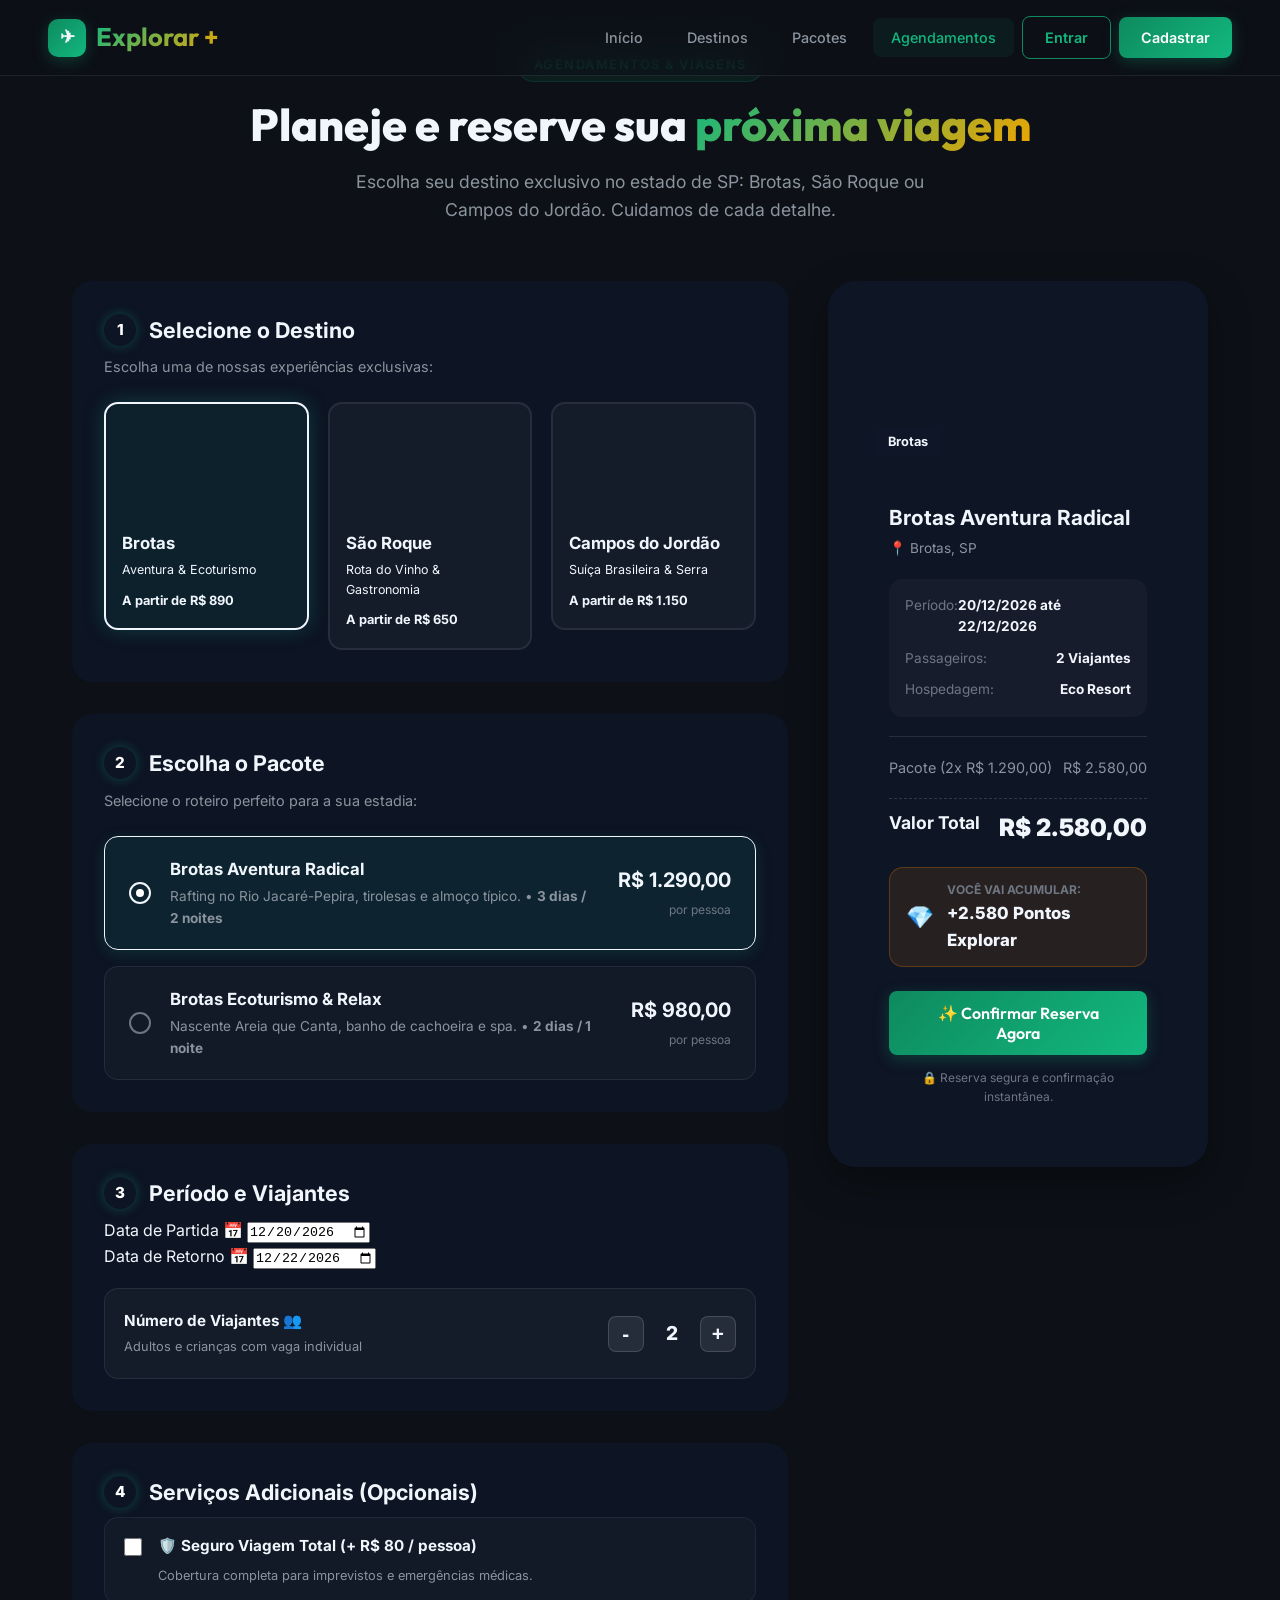
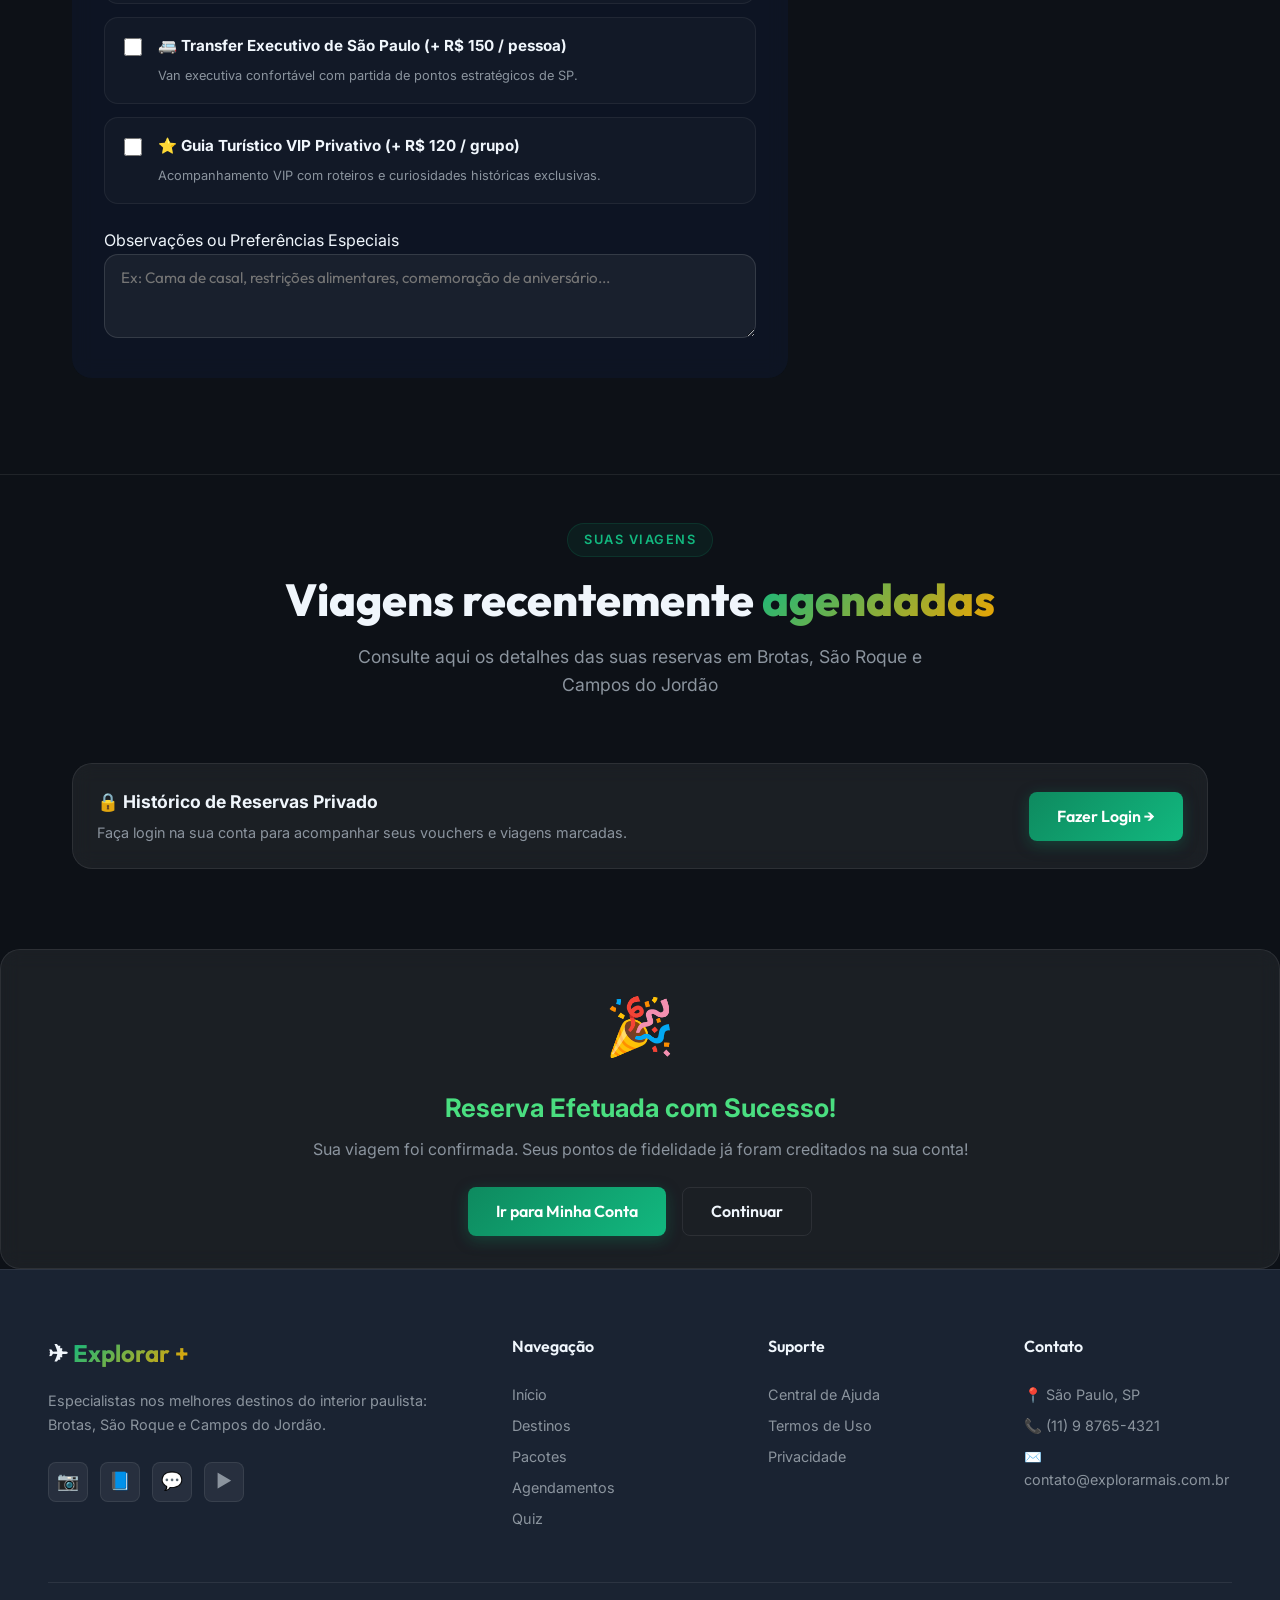
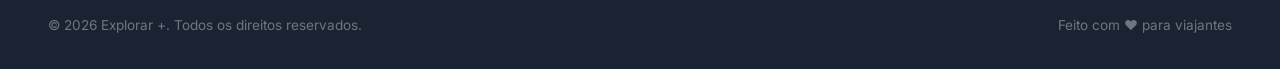
==== html/agendamentos.html @ 7ed8da01 "modificações e telas novas" ====
<!DOCTYPE html>
<html lang="pt-BR">

<head>
    <meta charset="UTF-8" />
    <meta name="viewport" content="width=device-width, initial-scale=1.0" />
    <meta name="description" content="Agende sua viagem para Brotas, São Roque ou Campos do Jordão com a Explorar +. Personalize datas, pacotes e opcionais." />
    <title>Agendamentos & Reservas - Explorar +</title>
    <link rel="stylesheet" href="../css/global.css" />
    <link rel="stylesheet" href="../css/agendamentos.css" />
</head>

<body>
    <!-- Page Loader -->
    <div class="page-loader">
        <div class="loader-spinner"></div>
    </div>

    <!-- Navbar -->
    <nav class="navbar-explorar">
        <a href="index.html" class="nav-logo">
            <div class="logo-icon">✈</div>
            <span>Explorar +</span>
        </a>
        <div class="nav-menu">
            <a href="index.html">Início</a>
            <a href="destinos.html">Destinos</a>
            <a href="pacotes.html">Pacotes</a>
            <a href="agendamentos.html" class="active">Agendamentos</a>
            <a href="questionario.html">Quiz</a>
            <a href="pontuacao.html">Fidelidade</a>
            <a href="usuario.html" class="nav-btn-outline">👤 Minha Conta</a>
        </div>
        <div class="nav-hamburger">
            <span></span><span></span><span></span>
        </div>
    </nav>

    <main class="booking-page-wrapper">
        <!-- Hero Header -->
        <section class="booking-hero">
            <div class="container-custom">
                <div class="booking-hero-content fade-up">
                    <div class="section-tag">Agendamentos & Viagens</div>
                    <h1 class="section-title">Planeje e reserve sua <span class="highlight">próxima viagem</span></h1>
                    <p class="section-subtitle">Escolha seu destino exclusivo no estado de SP: Brotas, São Roque ou Campos do Jordão. Cuidamos de cada detalhe.</p>
                </div>
            </div>
        </section>

        <!-- Main Booking Flow Grid -->
        <section class="booking-section">
            <div class="container-custom">
                <div class="booking-grid">
                    
                    <!-- Left Column: Step by Step Form -->
                    <div class="booking-form-col fade-up">
                        <form id="bookingForm" action="../php/agendar.php" method="POST">
                            
                            <!-- PASSO 1: SELEÇÃO DE DESTINO -->
                            <div class="booking-step glass-card">
                                <div class="step-badge-title">
                                    <span class="step-badge">1</span>
                                    <h3>Selecione o Destino</h3>
                                </div>
                                <p class="step-hint">Escolha uma de nossas experiências exclusivas:</p>

                                <div class="dest-select-grid">
                                    <!-- Destino 1: Brotas -->
                                    <label class="dest-radio-card" data-dest="Brotas">
                                        <input type="radio" name="destino" value="Brotas" checked />
                                        <div class="dest-card-inner">
                                            <div class="dest-card-img" style="background-image: url('https://images.pexels.com/photos/1761279/pexels-photo-1761279.jpeg?auto=compress&cs=tinysrgb&w=400');"></div>
                                            <div class="dest-card-details">
                                                <h4>Brotas</h4>
                                                <span>Aventura & Ecoturismo</span>
                                                <small class="dest-min-price">A partir de R$ 890</small>
                                            </div>
                                        </div>
                                    </label>

                                    <!-- Destino 2: São Roque -->
                                    <label class="dest-radio-card" data-dest="SaoRoque">
                                        <input type="radio" name="destino" value="SaoRoque" />
                                        <div class="dest-card-inner">
                                            <div class="dest-card-img" style="background-image: url('https://images.pexels.com/photos/2983101/pexels-photo-2983101.jpeg?auto=compress&cs=tinysrgb&w=400');"></div>
                                            <div class="dest-card-details">
                                                <h4>São Roque</h4>
                                                <span>Rota do Vinho & Gastronomia</span>
                                                <small class="dest-min-price">A partir de R$ 650</small>
                                            </div>
                                        </div>
                                    </label>

                                    <!-- Destino 3: Campos do Jordão -->
                                    <label class="dest-radio-card" data-dest="CamposDoJordao">
                                        <input type="radio" name="destino" value="CamposDoJordao" />
                                        <div class="dest-card-inner">
                                            <div class="dest-card-img" style="background-image: url('https://images.pexels.com/photos/1486974/pexels-photo-1486974.jpeg?auto=compress&cs=tinysrgb&w=400');"></div>
                                            <div class="dest-card-details">
                                                <h4>Campos do Jordão</h4>
                                                <span>Suíça Brasileira & Serra</span>
                                                <small class="dest-min-price">A partir de R$ 1.150</small>
                                            </div>
                                        </div>
                                    </label>
                                </div>
                            </div>

                            <!-- PASSO 2: SELEÇÃO DE PACOTE -->
                            <div class="booking-step glass-card">
                                <div class="step-badge-title">
                                    <span class="step-badge">2</span>
                                    <h3>Escolha o Pacote</h3>
                                </div>
                                <p class="step-hint">Selecione o roteiro perfeito para a sua estadia:</p>

                                <div class="package-select-list" id="packageListContainer">
                                    <!-- Gerado dinamicamente de acordo com o destino selecionado -->
                                </div>
                            </div>

                            <!-- PASSO 3: DATAS E VIAJANTES -->
                            <div class="booking-step glass-card">
                                <div class="step-badge-title">
                                    <span class="step-badge">3</span>
                                    <h3>Período e Viajantes</h3>
                                </div>
                                
                                <div class="form-row-2">
                                    <div class="form-group-custom">
                                        <label for="dtPartida">Data de Partida 📅</label>
                                        <input type="date" id="dtPartida" name="dt_partida" required />
                                    </div>
                                    <div class="form-group-custom">
                                        <label for="dtRetorno">Data de Retorno 📅</label>
                                        <input type="date" id="dtRetorno" name="dt_retorno" required />
                                    </div>
                                </div>

                                <div class="travelers-counter-wrap">
                                    <div class="travelers-info">
                                        <span class="travelers-label">Número de Viajantes 👥</span>
                                        <span class="travelers-desc">Adultos e crianças com vaga individual</span>
                                    </div>
                                    <div class="counter-ctrls">
                                        <button type="button" class="btn-counter" id="btnMinusPeople">-</button>
                                        <span class="counter-val" id="peopleCountDisplay">2</span>
                                        <button type="button" class="btn-counter" id="btnPlusPeople">+</button>
                                        <input type="hidden" name="nr_pessoas" id="nrPessoasInput" value="2" />
                                    </div>
                                </div>
                            </div>

                            <!-- PASSO 4: OPCIONAIS EXCLUSIVOS -->
                            <div class="booking-step glass-card">
                                <div class="step-badge-title">
                                    <span class="step-badge">4</span>
                                    <h3>Serviços Adicionais (Opcionais)</h3>
                                </div>

                                <div class="extras-list">
                                    <label class="extra-checkbox-item">
                                        <input type="checkbox" id="extraSeguro" data-price="80" />
                                        <div class="extra-info">
                                            <strong>🛡️ Seguro Viagem Total (+ R$ 80 / pessoa)</strong>
                                            <span>Cobertura completa para imprevistos e emergências médicas.</span>
                                        </div>
                                    </label>

                                    <label class="extra-checkbox-item">
                                        <input type="checkbox" id="extraTransfer" data-price="150" />
                                        <div class="extra-info">
                                            <strong>🚐 Transfer Executivo de São Paulo (+ R$ 150 / pessoa)</strong>
                                            <span>Van executiva confortável com partida de pontos estratégicos de SP.</span>
                                        </div>
                                    </label>

                                    <label class="extra-checkbox-item">
                                        <input type="checkbox" id="extraGuia" data-price="120" />
                                        <div class="extra-info">
                                            <strong>⭐ Guia Turístico VIP Privativo (+ R$ 120 / grupo)</strong>
                                            <span>Acompanhamento VIP com roteiros e curiosidades históricas exclusivas.</span>
                                        </div>
                                    </label>
                                </div>

                                <div class="form-group-custom" style="margin-top: 1.5rem;">
                                    <label for="dsObservacao">Observações ou Preferências Especiais</label>
                                    <textarea id="dsObservacao" name="ds_observacao" rows="3" placeholder="Ex: Cama de casal, restrições alimentares, comemoração de aniversário..."></textarea>
                                </div>
                            </div>

                            <input type="hidden" name="id_pacote" id="idPacoteInput" value="1" />
                            <input type="hidden" name="vl_total" id="vlTotalInput" value="2580.00" />
                            <input type="hidden" name="id_user" id="idUserInput" value="1" />
                        </form>
                    </div>

                    <!-- Right Column: Sticky Summary & Checkout Card -->
                    <div class="booking-summary-col">
                        <div class="summary-card glass-card fade-up">
                            <div class="summary-img-header" id="summaryHeaderImg" style="background-image: url('https://images.pexels.com/photos/1761279/pexels-photo-1761279.jpeg?auto=compress&cs=tinysrgb&w=600');">
                                <span class="summary-badge-dest" id="summaryDestTag">Brotas</span>
                            </div>

                            <div class="summary-body">
                                <h3 id="summaryPackageTitle">Brotas Aventura Radical</h3>
                                <p class="summary-dest-name" id="summaryLocation">📍 Brotas, SP - Brasil</p>

                                <div class="summary-specs">
                                    <div class="spec-row">
                                        <span>Período:</span>
                                        <strong id="summaryDates">Selecione as datas</strong>
                                    </div>
                                    <div class="spec-row">
                                        <span>Passageiros:</span>
                                        <strong id="summaryPeople">2 Viajantes</strong>
                                    </div>
                                    <div class="spec-row">
                                        <span>Hospedagem:</span>
                                        <strong id="summaryHotel">Eco Resort</strong>
                                    </div>
                                </div>

                                <div class="summary-divider"></div>

                                <div class="summary-breakdown">
                                    <div class="price-row">
                                        <span id="labelPackageBase">Pacote (2x R$ 1.290,00)</span>
                                        <span id="valPackageBase">R$ 2.580,00</span>
                                    </div>
                                    <div class="price-row" id="rowExtras" style="display: none;">
                                        <span>Opcionais Adicionados</span>
                                        <span id="valExtras">R$ 0,00</span>
                                    </div>
                                    <div class="price-row total-row">
                                        <span>Valor Total</span>
                                        <span class="total-highlight" id="valTotalDisplay">R$ 2.580,00</span>
                                    </div>
                                </div>

                                <div class="loyalty-points-gain">
                                    <span class="coin-icon">💎</span>
                                    <div>
                                        <strong>Você vai acumular:</strong>
                                        <span class="points-gain-val" id="pointsGainDisplay">+2.580 Pontos Explorar</span>
                                    </div>
                                </div>

                                <button type="button" class="btn-primary-custom btn-block" id="btnConfirmBooking">
                                    ✨ Confirmar Reserva Agora
                                </button>
                                <p class="safe-checkout-note">🔒 Reserva segura e confirmação instantânea.</p>
                            </div>
                        </div>
                    </div>

                </div>
            </div>
        </section>

        <!-- Seção: Meus Agendamentos Recentes -->
        <section class="user-bookings-preview">
            <div class="container-custom">
                <div class="section-header fade-up">
                    <div class="section-tag">Suas Viagens</div>
                    <h2 class="section-title">Viagens recentemente <span class="highlight">agendadas</span></h2>
                    <p class="section-subtitle">Consulte aqui os detalhes das suas reservas em Brotas, São Roque e Campos do Jordão</p>
                </div>

                <div class="recent-bookings-grid fade-up" id="recentBookingsList">
                    <!-- Preenchido via agendamentos.js -->
                </div>
            </div>
        </section>
    </main>

    <!-- Modal de Sucesso de Reserva -->
    <div class="modal-overlay" id="successBookingModal">
        <div class="modal-box glass-card" style="text-align: center;">
            <div style="font-size: 3.5rem; margin-bottom: 1rem;">🎉</div>
            <h3 style="font-size: 1.6rem; color: #4ade80; margin-bottom: 0.5rem;">Reserva Efetuada com Sucesso!</h3>
            <p style="color: var(--text-secondary); margin-bottom: 1.5rem;" id="successModalMsg">
                Sua viagem foi confirmada. Seus pontos de fidelidade já foram creditados na sua conta!
            </p>
            <div style="display: flex; gap: 1rem; justify-content: center;">
                <a href="usuario.html" class="btn-primary-custom">Ir para Minha Conta</a>
                <button type="button" class="btn-secondary-custom" id="btnCloseSuccessModal">Continuar</button>
            </div>
        </div>
    </div>

    <!-- Footer -->
    <footer class="footer-explorar">
        <div class="footer-grid">
            <div class="footer-brand">
                <div class="footer-logo">✈ <span>Explorar +</span></div>
                <p>Especialistas nos melhores destinos do interior paulista: Brotas, São Roque e Campos do Jordão.</p>
                <div class="footer-social"><a href="#">📷</a><a href="#">📘</a><a href="#">💬</a><a href="#">▶️</a></div>
            </div>
            <div class="footer-col"><h4>Navegação</h4><a href="index.html">Início</a><a href="destinos.html">Destinos</a><a href="pacotes.html">Pacotes</a><a href="agendamentos.html">Agendamentos</a><a href="questionario.html">Quiz</a></div>
            <div class="footer-col"><h4>Suporte</h4><a href="#">Central de Ajuda</a><a href="#">Termos de Uso</a><a href="#">Privacidade</a></div>
            <div class="footer-col"><h4>Contato</h4><a href="#">📍 São Paulo, SP</a><a href="#">📞 (11) 9 8765-4321</a><a href="#">✉️ contato@explorarmais.com.br</a></div>
        </div>
        <div class="footer-bottom"><span>© 2026 Explorar +. Todos os direitos reservados.</span><span>Feito com ❤️ para viajantes</span></div>
    </footer>

    <script src="../JS/main.js"></script>
    <script src="../JS/agendamentos.js"></script>
</body>

</html>
---- css/global.css ----
/* =========================================
   EXPLORAR + | Global Design System
   ========================================= */

/* Google Fonts */
@import url('https://fonts.googleapis.com/css2?family=Outfit:wght@300;400;500;600;700;800;900&family=Inter:wght@300;400;500;600;700&display=swap');

/* ---- CSS Variables ---- */
:root {
    --primary: #0e8a5f;
    --primary-light: #12b87f;
    --primary-dark: #0a6b4a;
    --primary-glow: rgba(14, 138, 95, 0.35);
    --accent: #f0a500;
    --accent-light: #ffc847;
    --secondary: #1a2332;
    --secondary-light: #243447;
    --bg-dark: #0d1117;
    --bg-card: rgba(255, 255, 255, 0.04);
    --bg-glass: rgba(255, 255, 255, 0.06);
    --bg-glass-hover: rgba(255, 255, 255, 0.1);
    --text-primary: #f0f6fc;
    --text-secondary: #8b949e;
    --text-muted: #6e7681;
    --border-color: rgba(255, 255, 255, 0.08);
    --border-hover: rgba(14, 138, 95, 0.4);
    --shadow-sm: 0 2px 8px rgba(0, 0, 0, 0.2);
    --shadow-md: 0 8px 32px rgba(0, 0, 0, 0.3);
    --shadow-lg: 0 16px 64px rgba(0, 0, 0, 0.4);
    --shadow-glow: 0 0 40px var(--primary-glow);
    --radius-sm: 8px;
    --radius-md: 14px;
    --radius-lg: 20px;
    --radius-xl: 28px;
    --transition-fast: 0.2s cubic-bezier(0.4, 0, 0.2, 1);
    --transition-smooth: 0.4s cubic-bezier(0.4, 0, 0.2, 1);
    --transition-spring: 0.5s cubic-bezier(0.34, 1.56, 0.64, 1);
    --font-primary: 'Outfit', sans-serif;
    --font-body: 'Inter', sans-serif;
}

/* ---- Reset & Base ---- */
*, *::before, *::after {
    margin: 0;
    padding: 0;
    box-sizing: border-box;
}

html {
    scroll-behavior: smooth;
    font-size: 16px;
}

body {
    font-family: var(--font-body);
    background: var(--bg-dark);
    color: var(--text-primary);
    line-height: 1.6;
    overflow-x: hidden;
    min-height: 100vh;
}

a {
    text-decoration: none;
    color: inherit;
    transition: color var(--transition-fast);
}

img {
    max-width: 100%;
    height: auto;
    display: block;
}

ul {
    list-style: none;
}

/* ---- Scroll Animations ---- */
.fade-up {
    opacity: 0;
    transform: translateY(40px);
    transition: opacity 0.7s ease, transform 0.7s ease;
}
.fade-up.visible {
    opacity: 1;
    transform: translateY(0);
}

.fade-left {
    opacity: 0;
    transform: translateX(-40px);
    transition: opacity 0.7s ease, transform 0.7s ease;
}
.fade-left.visible {
    opacity: 1;
    transform: translateX(0);
}

.fade-right {
    opacity: 0;
    transform: translateX(40px);
    transition: opacity 0.7s ease, transform 0.7s ease;
}
.fade-right.visible {
    opacity: 1;
    transform: translateX(0);
}

.scale-in {
    opacity: 0;
    transform: scale(0.9);
    transition: opacity 0.6s ease, transform 0.6s ease;
}
.scale-in.visible {
    opacity: 1;
    transform: scale(1);
}

/* ---- Navbar Global ---- */
.navbar-explorar {
    position: fixed;
    top: 0;
    left: 0;
    right: 0;
    z-index: 1000;
    display: flex;
    justify-content: space-between;
    align-items: center;
    padding: 1rem 3rem;
    background: rgba(13, 17, 23, 0.7);
    backdrop-filter: blur(20px);
    -webkit-backdrop-filter: blur(20px);
    border-bottom: 1px solid var(--border-color);
    transition: all var(--transition-smooth);
}

.navbar-explorar.scrolled {
    padding: 0.7rem 3rem;
    background: rgba(13, 17, 23, 0.95);
    box-shadow: var(--shadow-md);
}

.nav-logo {
    display: flex;
    align-items: center;
    gap: 10px;
    font-family: var(--font-primary);
    font-size: 1.6rem;
    font-weight: 700;
    color: var(--text-primary);
    text-decoration: none;
}

.nav-logo .logo-icon {
    width: 38px;
    height: 38px;
    background: linear-gradient(135deg, var(--primary), var(--primary-light));
    border-radius: 10px;
    display: flex;
    align-items: center;
    justify-content: center;
    font-size: 1.1rem;
    box-shadow: 0 4px 15px var(--primary-glow);
}

.nav-logo span {
    background: linear-gradient(135deg, var(--primary-light), var(--accent));
    -webkit-background-clip: text;
    -webkit-text-fill-color: transparent;
    background-clip: text;
}

.nav-menu {
    display: flex;
    align-items: center;
    gap: 8px;
}

.nav-menu a {
    padding: 8px 18px;
    border-radius: var(--radius-sm);
    font-size: 0.9rem;
    font-weight: 500;
    color: var(--text-secondary);
    transition: all var(--transition-fast);
    position: relative;
}

.nav-menu a:hover {
    color: var(--text-primary);
    background: var(--bg-glass);
}

.nav-menu a.active {
    color: var(--primary-light);
    background: rgba(14, 138, 95, 0.1);
}

.nav-btn {
    padding: 9px 22px !important;
    background: linear-gradient(135deg, var(--primary), var(--primary-light)) !important;
    color: white !important;
    border-radius: var(--radius-sm) !important;
    font-weight: 600 !important;
    box-shadow: 0 4px 15px var(--primary-glow);
    transition: all var(--transition-fast) !important;
}

.nav-btn:hover {
    transform: translateY(-2px);
    box-shadow: 0 6px 25px var(--primary-glow) !important;
    background: linear-gradient(135deg, var(--primary-light), var(--primary)) !important;
}

.nav-btn-outline {
    padding: 9px 22px !important;
    border: 1px solid var(--primary) !important;
    color: var(--primary-light) !important;
    border-radius: var(--radius-sm) !important;
    font-weight: 600 !important;
    transition: all var(--transition-fast) !important;
}

.nav-btn-outline:hover {
    background: rgba(14, 138, 95, 0.1) !important;
    border-color: var(--primary-light) !important;
}

/* Hamburger */
.nav-hamburger {
    display: none;
    flex-direction: column;
    gap: 5px;
    cursor: pointer;
    padding: 5px;
    z-index: 1001;
}

.nav-hamburger span {
    width: 25px;
    height: 2.5px;
    background: var(--text-primary);
    border-radius: 2px;
    transition: all var(--transition-smooth);
}

.nav-hamburger.active span:nth-child(1) {
    transform: rotate(45deg) translate(5px, 5px);
}

.nav-hamburger.active span:nth-child(2) {
    opacity: 0;
}

.nav-hamburger.active span:nth-child(3) {
    transform: rotate(-45deg) translate(5px, -5px);
}

/* ---- Buttons Global ---- */
.btn-primary-custom {
    display: inline-flex;
    align-items: center;
    gap: 8px;
    padding: 12px 28px;
    background: linear-gradient(135deg, var(--primary), var(--primary-light));
    color: white;
    border: none;
    border-radius: var(--radius-sm);
    font-family: var(--font-primary);
    font-size: 1rem;
    font-weight: 600;
    cursor: pointer;
    transition: all var(--transition-fast);
    box-shadow: 0 4px 15px var(--primary-glow);
    text-decoration: none;
}

.btn-primary-custom:hover {
    transform: translateY(-3px);
    box-shadow: 0 8px 30px var(--primary-glow);
    color: white;
}

.btn-secondary-custom {
    display: inline-flex;
    align-items: center;
    gap: 8px;
    padding: 12px 28px;
    background: transparent;
    color: var(--text-primary);
    border: 1px solid var(--border-color);
    border-radius: var(--radius-sm);
    font-family: var(--font-primary);
    font-size: 1rem;
    font-weight: 600;
    cursor: pointer;
    transition: all var(--transition-fast);
    text-decoration: none;
}

.btn-secondary-custom:hover {
    border-color: var(--primary);
    background: rgba(14, 138, 95, 0.08);
    color: var(--primary-light);
    transform: translateY(-3px);
}

/* ---- Section Titles ---- */
.section-header {
    text-align: center;
    margin-bottom: 4rem;
}

.section-tag {
    display: inline-block;
    padding: 6px 16px;
    background: rgba(14, 138, 95, 0.1);
    border: 1px solid rgba(14, 138, 95, 0.2);
    border-radius: 50px;
    font-size: 0.8rem;
    font-weight: 600;
    color: var(--primary-light);
    text-transform: uppercase;
    letter-spacing: 1.5px;
    margin-bottom: 1rem;
}

.section-title {
    font-family: var(--font-primary);
    font-size: 2.8rem;
    font-weight: 800;
    line-height: 1.2;
    margin-bottom: 1rem;
    color: var(--text-primary);
}

.section-title .highlight {
    background: linear-gradient(135deg, var(--primary-light), var(--accent));
    -webkit-background-clip: text;
    -webkit-text-fill-color: transparent;
    background-clip: text;
}

.section-subtitle {
    font-size: 1.1rem;
    color: var(--text-secondary);
    max-width: 600px;
    margin: 0 auto;
}

/* ---- Cards Global ---- */
.glass-card {
    background: var(--bg-glass);
    border: 1px solid var(--border-color);
    border-radius: var(--radius-lg);
    padding: 2rem;
    transition: all var(--transition-smooth);
    backdrop-filter: blur(10px);
}

.glass-card:hover {
    background: var(--bg-glass-hover);
    border-color: var(--border-hover);
    transform: translateY(-5px);
    box-shadow: var(--shadow-glow);
}

/* ---- Footer Global ---- */
.footer-explorar {
    background: var(--secondary);
    border-top: 1px solid var(--border-color);
    padding: 4rem 3rem 2rem;
}

.footer-grid {
    display: grid;
    grid-template-columns: 2fr 1fr 1fr 1fr;
    gap: 3rem;
    max-width: 1200px;
    margin: 0 auto;
}

.footer-brand .footer-logo {
    font-family: var(--font-primary);
    font-size: 1.5rem;
    font-weight: 700;
    margin-bottom: 1rem;
}

.footer-brand .footer-logo span {
    background: linear-gradient(135deg, var(--primary-light), var(--accent));
    -webkit-background-clip: text;
    -webkit-text-fill-color: transparent;
    background-clip: text;
}

.footer-brand p {
    color: var(--text-secondary);
    font-size: 0.9rem;
    line-height: 1.7;
    margin-bottom: 1.5rem;
}

.footer-social {
    display: flex;
    gap: 12px;
}

.footer-social a {
    width: 40px;
    height: 40px;
    display: flex;
    align-items: center;
    justify-content: center;
    background: var(--bg-glass);
    border: 1px solid var(--border-color);
    border-radius: var(--radius-sm);
    color: var(--text-secondary);
    transition: all var(--transition-fast);
    font-size: 1.1rem;
}

.footer-social a:hover {
    background: var(--primary);
    border-color: var(--primary);
    color: white;
    transform: translateY(-3px);
}

.footer-col h4 {
    font-family: var(--font-primary);
    font-size: 1rem;
    font-weight: 600;
    margin-bottom: 1.2rem;
    color: var(--text-primary);
}

.footer-col a {
    display: block;
    color: var(--text-secondary);
    font-size: 0.9rem;
    padding: 4px 0;
    transition: all var(--transition-fast);
}

.footer-col a:hover {
    color: var(--primary-light);
    transform: translateX(5px);
}

.footer-bottom {
    max-width: 1200px;
    margin: 3rem auto 0;
    padding-top: 2rem;
    border-top: 1px solid var(--border-color);
    display: flex;
    justify-content: space-between;
    align-items: center;
    color: var(--text-muted);
    font-size: 0.85rem;
}

/* ---- Form Styles Global ---- */
.form-glass {
    background: var(--bg-glass);
    border: 1px solid var(--border-color);
    border-radius: var(--radius-xl);
    padding: 3rem;
    backdrop-filter: blur(20px);
    max-width: 500px;
    width: 100%;
    margin: 0 auto;
}

.form-glass h1, .form-glass h2 {
    font-family: var(--font-primary);
    text-align: center;
    margin-bottom: 0.5rem;
    font-weight: 700;
    color: var(--text-primary);
}

.form-glass .form-subtitle {
    text-align: center;
    color: var(--text-secondary);
    margin-bottom: 2rem;
    font-size: 0.95rem;
}

.form-group {
    margin-bottom: 1.2rem;
}

.form-group label {
    display: block;
    margin-bottom: 6px;
    font-size: 0.9rem;
    font-weight: 500;
    color: var(--text-secondary);
}

.form-group input,
.form-group select,
.form-group textarea {
    width: 100%;
    padding: 12px 16px;
    background: rgba(255, 255, 255, 0.05);
    border: 1px solid var(--border-color);
    border-radius: var(--radius-sm);
    color: var(--text-primary);
    font-family: var(--font-body);
    font-size: 0.95rem;
    transition: all var(--transition-fast);
    outline: none;
}

.form-group input:focus,
.form-group select:focus,
.form-group textarea:focus {
    border-color: var(--primary);
    box-shadow: 0 0 0 3px var(--primary-glow);
    background: rgba(255, 255, 255, 0.08);
}

.form-group input::placeholder {
    color: var(--text-muted);
}

.password-container {
    position: relative;
}

.password-toggle {
    position: absolute;
    right: 14px;
    top: 50%;
    transform: translateY(-50%);
    background: none;
    border: none;
    color: var(--text-muted);
    cursor: pointer;
    font-size: 1.1rem;
    transition: color var(--transition-fast);
    padding: 0;
}

.password-toggle:hover {
    color: var(--text-primary);
}

.form-submit {
    width: 100%;
    padding: 13px;
    background: linear-gradient(135deg, var(--primary), var(--primary-light));
    color: white;
    border: none;
    border-radius: var(--radius-sm);
    font-family: var(--font-primary);
    font-size: 1rem;
    font-weight: 600;
    cursor: pointer;
    transition: all var(--transition-fast);
    box-shadow: 0 4px 15px var(--primary-glow);
    margin-top: 0.5rem;
}

.form-submit:hover {
    transform: translateY(-2px);
    box-shadow: 0 8px 30px var(--primary-glow);
}

.form-links {
    text-align: center;
    margin-top: 1.5rem;
    color: var(--text-secondary);
    font-size: 0.9rem;
}

.form-links a {
    color: var(--primary-light);
    font-weight: 600;
    transition: color var(--transition-fast);
}

.form-links a:hover {
    color: var(--accent);
}

/* ---- Utility ---- */
.container-custom {
    max-width: 1200px;
    margin: 0 auto;
    padding: 0 2rem;
}

.page-wrapper {
    padding-top: 80px;
    min-height: 100vh;
}

/* Stars rating */
.stars {
    color: var(--accent);
    font-size: 0.9rem;
    letter-spacing: 2px;
}

/* Badge */
.badge-custom {
    display: inline-block;
    padding: 4px 12px;
    border-radius: 50px;
    font-size: 0.75rem;
    font-weight: 600;
    text-transform: uppercase;
    letter-spacing: 0.5px;
}

.badge-praia { background: rgba(0, 150, 255, 0.15); color: #60b4ff; }
.badge-serra { background: rgba(100, 200, 100, 0.15); color: #7ddf7d; }
.badge-aventura { background: rgba(255, 150, 0, 0.15); color: #ffb347; }
.badge-enoturismo { background: rgba(192, 38, 211, 0.18); color: #e879f9; border: 1px solid rgba(192, 38, 211, 0.3); }
.badge-cultural { background: rgba(200, 100, 255, 0.15); color: #d47dff; }
.badge-destaque { background: rgba(240, 165, 0, 0.15); color: var(--accent); }

/* Status Badges */
.status-pendente { background: rgba(255, 200, 0, 0.15); color: #ffc847; }
.status-confirmado { background: rgba(14, 138, 95, 0.15); color: var(--primary-light); }
.status-cancelado { background: rgba(255, 80, 80, 0.15); color: #ff6b6b; }
.status-concluido { background: rgba(100, 200, 255, 0.15); color: #64c8ff; }

/* Loader */
.page-loader {
    position: fixed;
    top: 0;
    left: 0;
    width: 100%;
    height: 100%;
    background: var(--bg-dark);
    display: flex;
    align-items: center;
    justify-content: center;
    z-index: 9999;
    transition: opacity 0.5s ease, visibility 0.5s ease;
}

.page-loader.hidden {
    opacity: 0;
    visibility: hidden;
}

.loader-spinner {
    width: 50px;
    height: 50px;
    border: 3px solid var(--border-color);
    border-top-color: var(--primary-light);
    border-radius: 50%;
    animation: spin 0.8s linear infinite;
}

@keyframes spin {
    to { transform: rotate(360deg); }
}

/* ---- Responsive ---- */
@media (max-width: 992px) {
    .navbar-explorar {
        padding: 1rem 1.5rem;
    }

    .nav-hamburger {
        display: flex;
    }

    .nav-menu {
        position: fixed;
        top: 0;
        right: -100%;
        width: 280px;
        height: 100vh;
        background: rgba(13, 17, 23, 0.98);
        backdrop-filter: blur(20px);
        flex-direction: column;
        padding: 80px 2rem 2rem;
        gap: 4px;
        transition: right var(--transition-smooth);
        border-left: 1px solid var(--border-color);
    }

    .nav-menu.active {
        right: 0;
    }

    .nav-menu a {
        width: 100%;
        padding: 12px 18px;
    }

    .section-title {
        font-size: 2rem;
    }

    .footer-grid {
        grid-template-columns: 1fr 1fr;
        gap: 2rem;
    }

    .footer-bottom {
        flex-direction: column;
        gap: 1rem;
        text-align: center;
    }
}

@media (max-width: 600px) {
    .navbar-explorar {
        padding: 0.8rem 1rem;
    }

    .section-title {
        font-size: 1.6rem;
    }

    .section-subtitle {
        font-size: 0.95rem;
    }

    .footer-grid {
        grid-template-columns: 1fr;
    }

    .form-glass {
        padding: 2rem 1.5rem;
        border-radius: var(--radius-lg);
    }

    .container-custom {
        padding: 0 1rem;
    }
}

/* ---- Keyframes ---- */
@keyframes float {
    0%, 100% { transform: translateY(0); }
    50% { transform: translateY(-10px); }
}

@keyframes pulse-glow {
    0%, 100% { box-shadow: 0 0 20px var(--primary-glow); }
    50% { box-shadow: 0 0 40px var(--primary-glow); }
}

@keyframes gradient-shift {
    0% { background-position: 0% 50%; }
    50% { background-position: 100% 50%; }
    100% { background-position: 0% 50%; }
}

@keyframes slide-up {
    from { opacity: 0; transform: translateY(30px); }
    to { opacity: 1; transform: translateY(0); }
}

@keyframes fade-in {
    from { opacity: 0; }
    to { opacity: 1; }
}
---- css/agendamentos.css ----
/* ========================================================
   EXPLORAR + | Agendamentos & Viagens Styles
   ======================================================== */

.booking-page-wrapper {
    padding-top: calc(var(--nav-height) + 2rem);
    padding-bottom: 5rem;
    min-height: 100vh;
}

/* Hero */
.booking-hero {
    text-align: center;
    padding: 3rem 0 2rem;
}

/* Booking Grid */
.booking-grid {
    display: grid;
    grid-template-columns: 1fr 380px;
    gap: 2.5rem;
    align-items: flex-start;
    margin-top: 1.5rem;
    margin-bottom: 4rem;
}

/* Steps in Form */
.booking-step {
    padding: 2rem;
    border-radius: var(--radius-lg);
    margin-bottom: 2rem;
    background: rgba(15, 23, 42, 0.65);
    border: 1px solid var(--border-glow);
}

.step-badge-title {
    display: flex;
    align-items: center;
    gap: 0.8rem;
    margin-bottom: 0.5rem;
}

.step-badge {
    width: 32px;
    height: 32px;
    border-radius: 50%;
    background: linear-gradient(135deg, var(--teal-500), var(--coral-500));
    color: #fff;
    display: flex;
    align-items: center;
    justify-content: center;
    font-weight: 800;
    font-size: 0.95rem;
    box-shadow: 0 0 12px rgba(13, 148, 136, 0.4);
}

.step-badge-title h3 {
    font-size: 1.35rem;
    font-weight: 700;
    color: var(--text-primary);
}

.step-hint {
    color: var(--text-secondary);
    font-size: 0.9rem;
    margin-bottom: 1.5rem;
}

/* Destination Radio Cards */
.dest-select-grid {
    display: grid;
    grid-template-columns: repeat(auto-fit, minmax(200px, 1fr));
    gap: 1.2rem;
}

.dest-radio-card {
    cursor: pointer;
    position: relative;
}

.dest-radio-card input {
    position: absolute;
    opacity: 0;
}

.dest-card-inner {
    border-radius: var(--radius-md);
    overflow: hidden;
    background: rgba(255, 255, 255, 0.03);
    border: 2px solid rgba(255, 255, 255, 0.08);
    transition: var(--transition-normal);
}

.dest-radio-card:hover .dest-card-inner {
    border-color: rgba(13, 148, 136, 0.4);
    transform: translateY(-3px);
}

.dest-radio-card input:checked + .dest-card-inner {
    border-color: var(--teal-400);
    background: rgba(13, 148, 136, 0.1);
    box-shadow: 0 0 20px rgba(13, 148, 136, 0.3);
}

.dest-card-img {
    height: 110px;
    background-size: cover;
    background-position: center;
}

.dest-card-details {
    padding: 1rem;
}

.dest-card-details h4 {
    font-size: 1.05rem;
    font-weight: 700;
    color: var(--text-primary);
    margin-bottom: 0.2rem;
}

.dest-card-details span {
    display: block;
    font-size: 0.78rem;
    color: var(--teal-400);
    margin-bottom: 0.4rem;
}

.dest-min-price {
    font-size: 0.8rem;
    color: var(--gold-400);
    font-weight: 700;
}

/* Package Select Cards */
.package-select-list {
    display: flex;
    flex-direction: column;
    gap: 1rem;
}

.package-choice-card {
    display: flex;
    align-items: center;
    justify-content: space-between;
    gap: 1rem;
    padding: 1.2rem 1.5rem;
    border-radius: var(--radius-md);
    background: rgba(255, 255, 255, 0.025);
    border: 1px solid rgba(255, 255, 255, 0.08);
    cursor: pointer;
    transition: var(--transition-normal);
}

.package-choice-card:hover {
    border-color: rgba(13, 148, 136, 0.3);
    background: rgba(255, 255, 255, 0.05);
}

.package-choice-card.selected {
    border-color: var(--teal-400);
    background: rgba(13, 148, 136, 0.12);
    box-shadow: 0 4px 15px rgba(13, 148, 136, 0.2);
}

.package-choice-left {
    display: flex;
    align-items: center;
    gap: 1.2rem;
}

.package-radio-mark {
    width: 22px;
    height: 22px;
    border-radius: 50%;
    border: 2px solid var(--text-muted);
    display: flex;
    align-items: center;
    justify-content: center;
    flex-shrink: 0;
}

.package-choice-card.selected .package-radio-mark {
    border-color: var(--teal-400);
    background: var(--teal-500);
}

.package-radio-mark::after {
    content: '';
    width: 8px;
    height: 8px;
    border-radius: 50%;
    background: #fff;
    opacity: 0;
    transition: opacity 0.2s;
}

.package-choice-card.selected .package-radio-mark::after {
    opacity: 1;
}

.package-choice-info h4 {
    font-size: 1.05rem;
    font-weight: 700;
    margin-bottom: 0.2rem;
}

.package-choice-info p {
    font-size: 0.85rem;
    color: var(--text-secondary);
}

.package-choice-price {
    text-align: right;
    min-width: 120px;
}

.package-choice-price strong {
    font-size: 1.25rem;
    color: var(--gold-400);
    display: block;
}

.package-choice-price small {
    font-size: 0.75rem;
    color: var(--text-muted);
}

/* Travelers Counter */
.travelers-counter-wrap {
    display: flex;
    align-items: center;
    justify-content: space-between;
    padding: 1.2rem;
    background: rgba(255, 255, 255, 0.03);
    border: 1px solid rgba(255, 255, 255, 0.08);
    border-radius: var(--radius-md);
    margin-top: 1.2rem;
}

.travelers-label {
    display: block;
    font-weight: 700;
    font-size: 0.95rem;
    color: var(--text-primary);
}

.travelers-desc {
    font-size: 0.8rem;
    color: var(--text-secondary);
}

.counter-ctrls {
    display: flex;
    align-items: center;
    gap: 1rem;
}

.btn-counter {
    width: 36px;
    height: 36px;
    border-radius: var(--radius-sm);
    background: rgba(255, 255, 255, 0.08);
    border: 1px solid rgba(255, 255, 255, 0.15);
    color: var(--text-primary);
    font-size: 1.3rem;
    font-weight: 700;
    cursor: pointer;
    display: flex;
    align-items: center;
    justify-content: center;
    transition: var(--transition-fast);
}

.btn-counter:hover {
    background: var(--teal-500);
    color: #fff;
    border-color: var(--teal-500);
}

.counter-val {
    font-size: 1.2rem;
    font-weight: 800;
    min-width: 24px;
    text-align: center;
}

/* Extras Checkboxes */
.extras-list {
    display: flex;
    flex-direction: column;
    gap: 0.8rem;
}

.extra-checkbox-item {
    display: flex;
    align-items: flex-start;
    gap: 1rem;
    padding: 1rem 1.2rem;
    background: rgba(255, 255, 255, 0.025);
    border: 1px solid rgba(255, 255, 255, 0.06);
    border-radius: var(--radius-md);
    cursor: pointer;
    transition: var(--transition-fast);
}

.extra-checkbox-item:hover {
    background: rgba(255, 255, 255, 0.05);
}

.extra-checkbox-item input {
    margin-top: 4px;
    width: 18px;
    height: 18px;
    accent-color: var(--teal-500);
    cursor: pointer;
}

.extra-info strong {
    display: block;
    font-size: 0.95rem;
    color: var(--text-primary);
    margin-bottom: 0.2rem;
}

.extra-info span {
    font-size: 0.8rem;
    color: var(--text-secondary);
}

textarea {
    width: 100%;
    background: rgba(255, 255, 255, 0.05);
    border: 1px solid rgba(255, 255, 255, 0.12);
    padding: 0.8rem 1rem;
    border-radius: var(--radius-md);
    color: var(--text-primary);
    font-family: var(--font-primary);
    font-size: 0.95rem;
    outline: none;
    resize: vertical;
    transition: var(--transition-fast);
}

textarea:focus {
    border-color: var(--teal-400);
    box-shadow: 0 0 10px rgba(13, 148, 136, 0.3);
}

/* Sticky Summary Card */
.booking-summary-col {
    position: sticky;
    top: calc(var(--nav-height) + 1.5rem);
}

.summary-card {
    border-radius: var(--radius-xl);
    overflow: hidden;
    border: 1px solid var(--border-glow);
    background: rgba(15, 23, 42, 0.8);
    box-shadow: 0 15px 40px rgba(0, 0, 0, 0.4);
}

.summary-img-header {
    height: 160px;
    background-size: cover;
    background-position: center;
    position: relative;
    padding: 1rem;
}

.summary-badge-dest {
    position: absolute;
    bottom: 1rem;
    left: 1rem;
    background: rgba(15, 23, 42, 0.85);
    border: 1px solid var(--teal-400);
    color: var(--teal-300);
    padding: 4px 12px;
    border-radius: var(--radius-full);
    font-size: 0.8rem;
    font-weight: 700;
}

.summary-body {
    padding: 1.8rem;
}

.summary-body h3 {
    font-size: 1.3rem;
    font-weight: 700;
    margin-bottom: 0.2rem;
}

.summary-dest-name {
    font-size: 0.85rem;
    color: var(--text-secondary);
    margin-bottom: 1.2rem;
}

.summary-specs {
    display: flex;
    flex-direction: column;
    gap: 0.6rem;
    background: rgba(255, 255, 255, 0.03);
    padding: 1rem;
    border-radius: var(--radius-md);
    font-size: 0.85rem;
}

.spec-row {
    display: flex;
    justify-content: space-between;
}

.spec-row span {
    color: var(--text-muted);
}

.summary-divider {
    height: 1px;
    background: rgba(255, 255, 255, 0.1);
    margin: 1.2rem 0;
}

.summary-breakdown {
    display: flex;
    flex-direction: column;
    gap: 0.6rem;
    margin-bottom: 1.2rem;
}

.price-row {
    display: flex;
    justify-content: space-between;
    font-size: 0.9rem;
    color: var(--text-secondary);
}

.total-row {
    margin-top: 0.6rem;
    padding-top: 0.6rem;
    border-top: 1px dashed rgba(255, 255, 255, 0.15);
    font-size: 1.1rem;
    font-weight: 700;
    color: var(--text-primary);
}

.total-highlight {
    font-size: 1.5rem;
    font-weight: 900;
    color: var(--gold-400);
}

.loyalty-points-gain {
    display: flex;
    align-items: center;
    gap: 0.8rem;
    background: rgba(217, 119, 6, 0.12);
    border: 1px solid rgba(217, 119, 6, 0.3);
    padding: 0.8rem 1rem;
    border-radius: var(--radius-md);
    margin-bottom: 1.5rem;
}

.coin-icon {
    font-size: 1.4rem;
}

.loyalty-points-gain strong {
    display: block;
    font-size: 0.75rem;
    color: var(--text-muted);
    text-transform: uppercase;
}

.points-gain-val {
    font-size: 1.05rem;
    font-weight: 800;
    color: var(--gold-400);
}

.safe-checkout-note {
    text-align: center;
    font-size: 0.75rem;
    color: var(--text-muted);
    margin-top: 0.8rem;
}

/* Recent Bookings */
.user-bookings-preview {
    margin-top: 2rem;
    padding-top: 3rem;
    border-top: 1px solid rgba(255, 255, 255, 0.08);
}

.recent-bookings-grid {
    display: grid;
    grid-template-columns: repeat(auto-fit, minmax(300px, 1fr));
    gap: 1.5rem;
}

.booking-preview-card {
    display: flex;
    gap: 1rem;
    padding: 1.2rem;
    border-radius: var(--radius-lg);
    border: 1px solid rgba(255, 255, 255, 0.08);
}

.bp-thumb {
    width: 90px;
    height: 90px;
    border-radius: var(--radius-sm);
    overflow: hidden;
    flex-shrink: 0;
}

.bp-thumb img {
    width: 100%;
    height: 100%;
    object-fit: cover;
}

.bp-info h4 {
    font-size: 1rem;
    font-weight: 700;
    margin-bottom: 0.2rem;
}

.bp-info p {
    font-size: 0.8rem;
    color: var(--text-secondary);
}

.bp-badge {
    display: inline-block;
    margin-top: 0.5rem;
    padding: 3px 8px;
    border-radius: var(--radius-full);
    font-size: 0.7rem;
    font-weight: 700;
    background: rgba(34, 197, 94, 0.15);
    color: #4ade80;
    border: 1px solid rgba(34, 197, 94, 0.3);
}

/* Responsive */
@media (max-width: 992px) {
    .booking-grid {
        grid-template-columns: 1fr;
    }

    .booking-summary-col {
        position: static;
    }
}
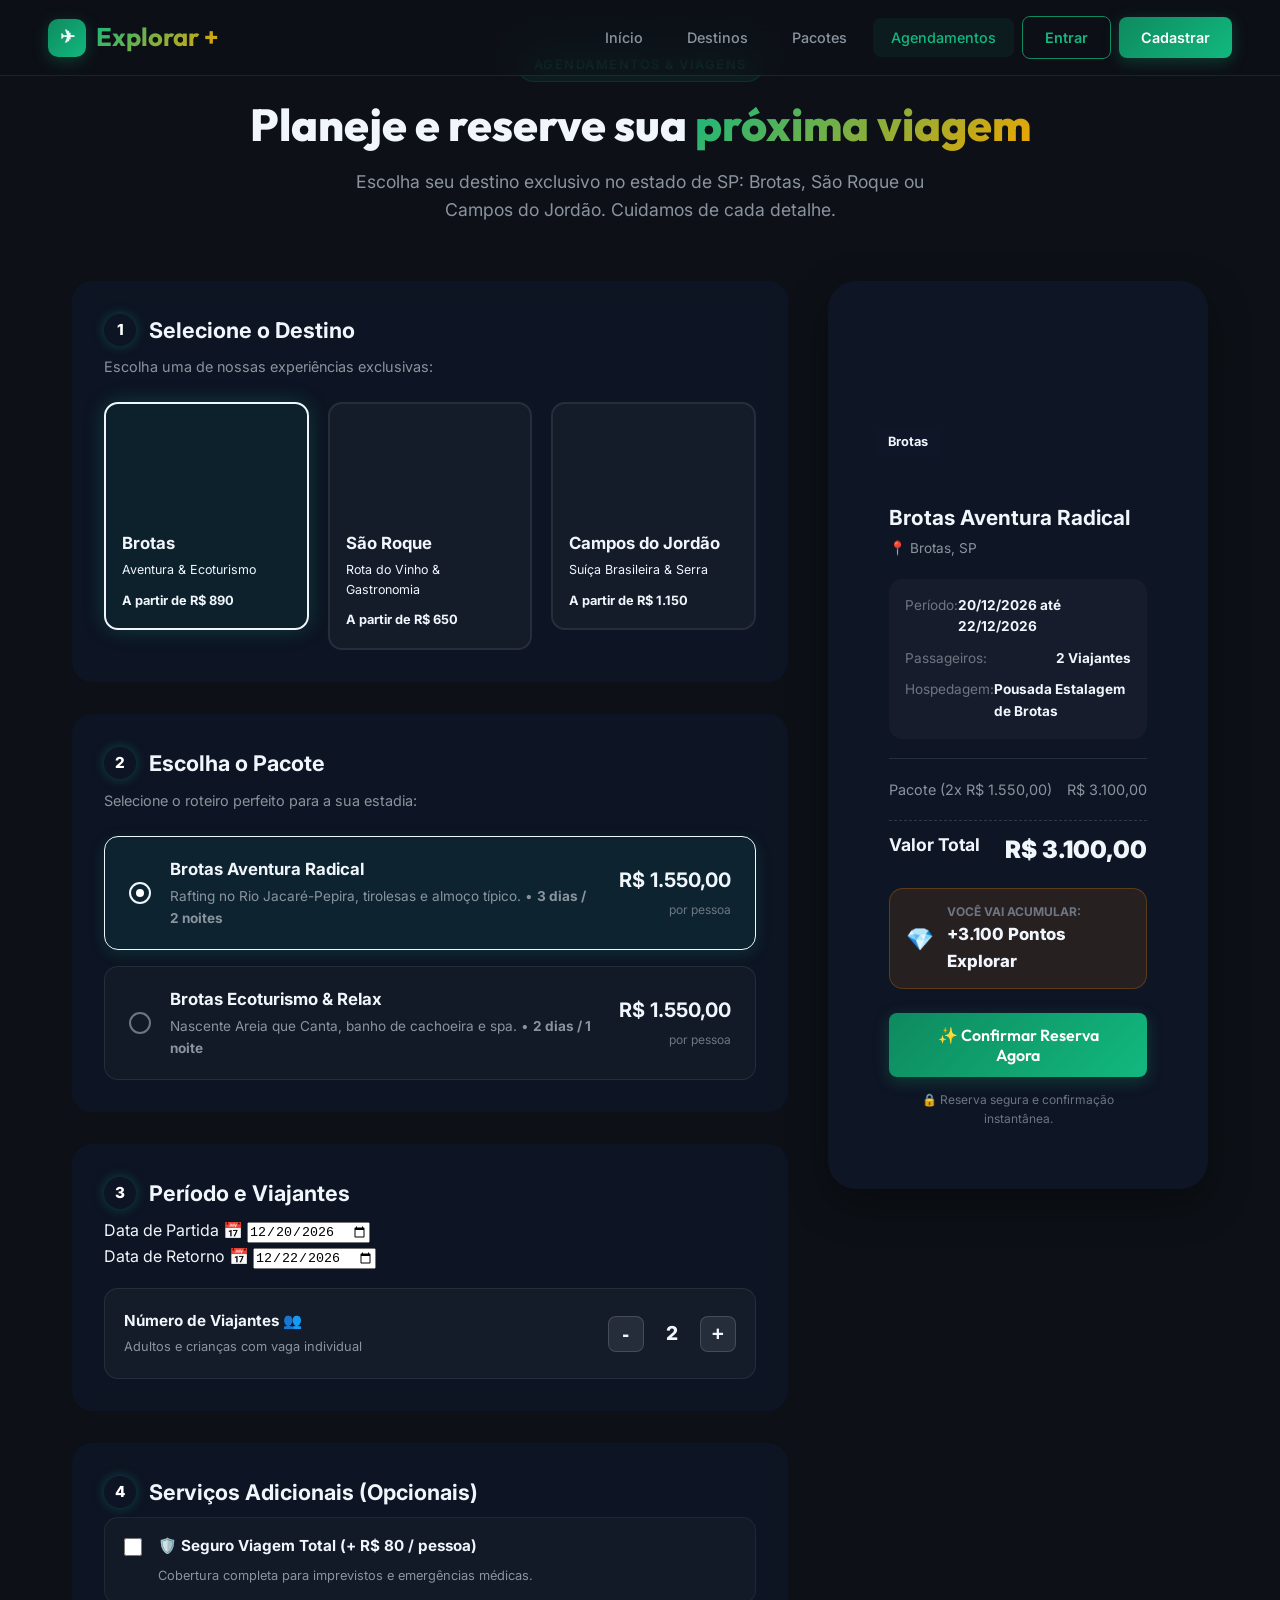
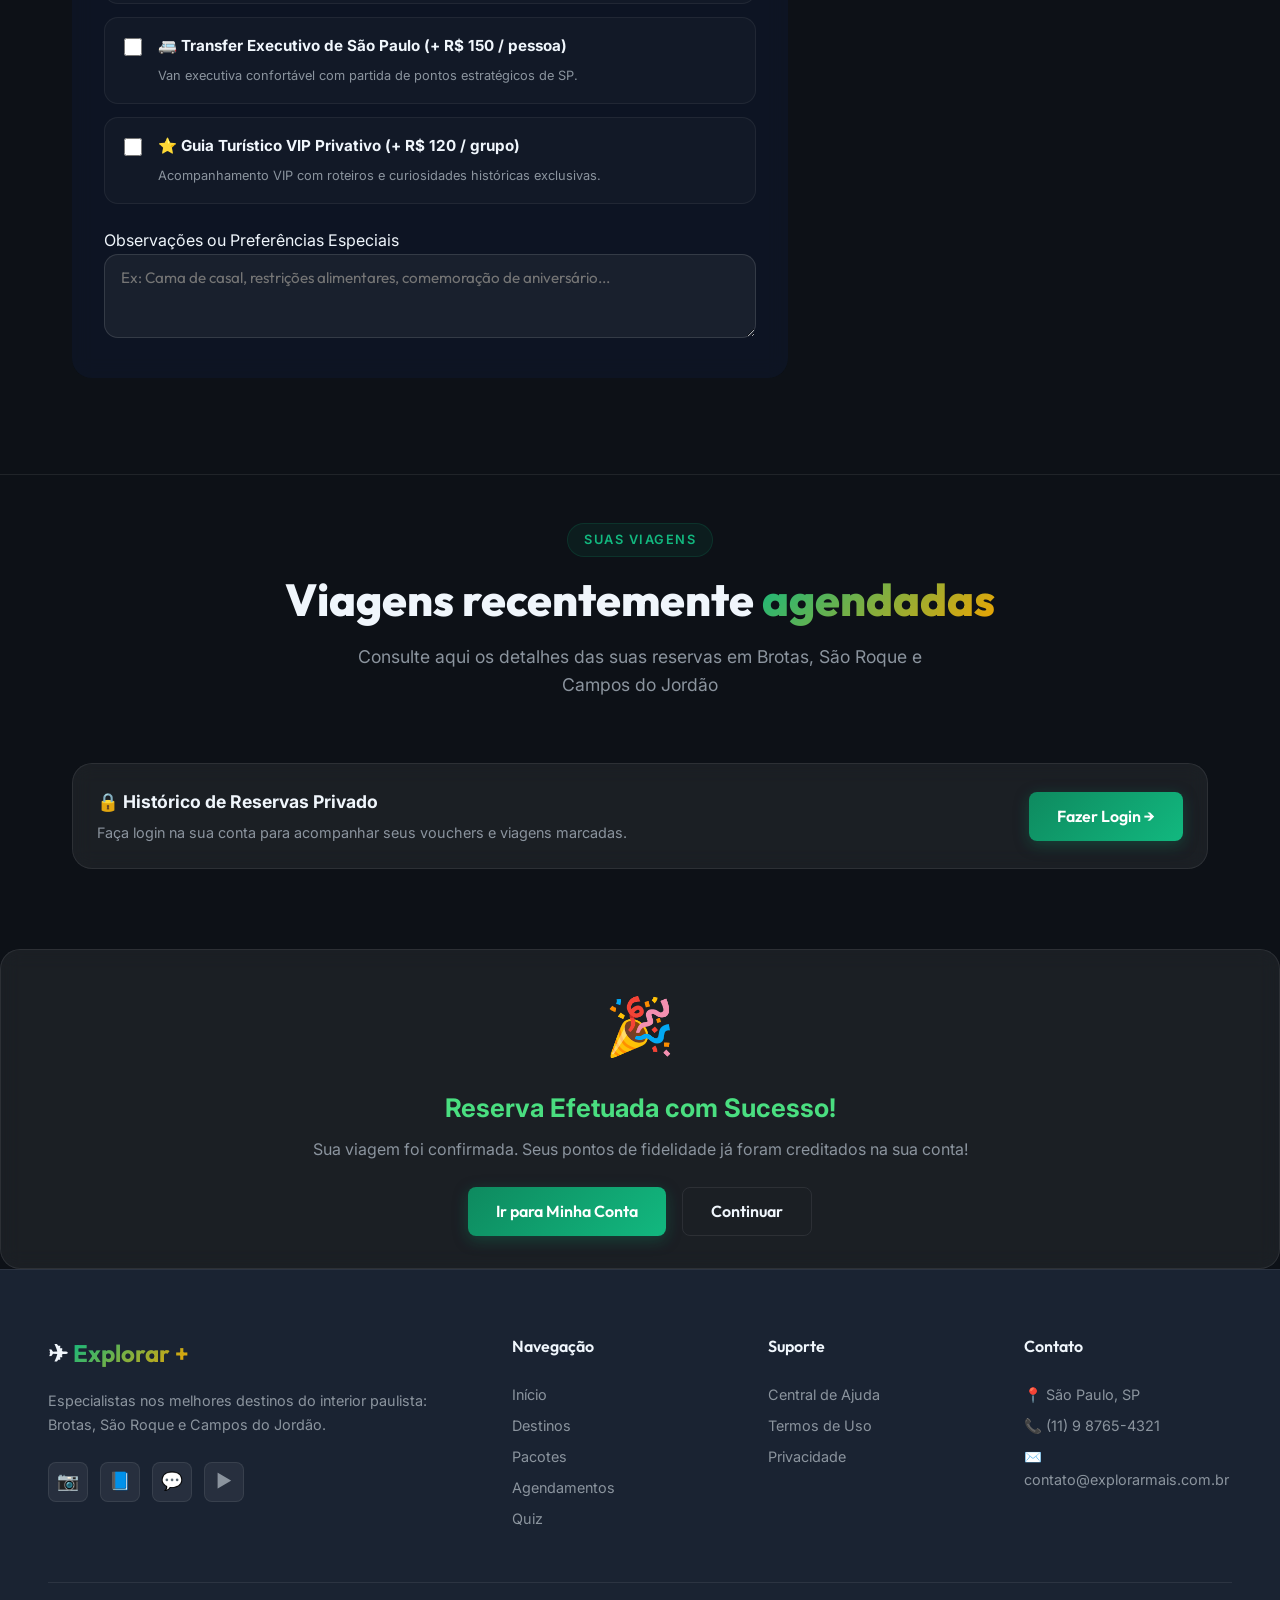
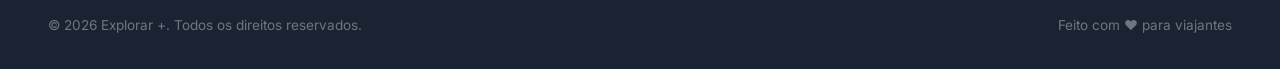
==== commit 269f5926: "pacotes refeitos" ====
--- a/html/agendamentos.html
+++ b/html/agendamentos.html
@@ -192,7 +192,7 @@
                             </div>
 
                             <input type="hidden" name="id_pacote" id="idPacoteInput" value="1" />
-                            <input type="hidden" name="vl_total" id="vlTotalInput" value="2580.00" />
+                            <input type="hidden" name="vl_total" id="vlTotalInput" value="3100.00" />
                             <input type="hidden" name="id_user" id="idUserInput" value="1" />
                         </form>
                     </div>
@@ -200,7 +200,7 @@
                     <!-- Right Column: Sticky Summary & Checkout Card -->
                     <div class="booking-summary-col">
                         <div class="summary-card glass-card fade-up">
-                            <div class="summary-img-header" id="summaryHeaderImg" style="background-image: url('https://images.pexels.com/photos/1761279/pexels-photo-1761279.jpeg?auto=compress&cs=tinysrgb&w=600');">
+                            <div class="summary-img-header" id="summaryHeaderImg" style="background-image: url('https://images.unsplash.com/photo-1530866495561-507c9faab2ed?auto=format&fit=crop&w=800&q=80');">
                                 <span class="summary-badge-dest" id="summaryDestTag">Brotas</span>
                             </div>
 
@@ -219,7 +219,7 @@
                                     </div>
                                     <div class="spec-row">
                                         <span>Hospedagem:</span>
-                                        <strong id="summaryHotel">Eco Resort</strong>
+                                        <strong id="summaryHotel">Pousada Estalagem de Brotas</strong>
                                     </div>
                                 </div>
 
@@ -227,8 +227,8 @@
 
                                 <div class="summary-breakdown">
                                     <div class="price-row">
-                                        <span id="labelPackageBase">Pacote (2x R$ 1.290,00)</span>
-                                        <span id="valPackageBase">R$ 2.580,00</span>
+                                        <span id="labelPackageBase">Pacote (2x R$ 1.550,00)</span>
+                                        <span id="valPackageBase">R$ 3.100,00</span>
                                     </div>
                                     <div class="price-row" id="rowExtras" style="display: none;">
                                         <span>Opcionais Adicionados</span>
@@ -236,7 +236,7 @@
                                     </div>
                                     <div class="price-row total-row">
                                         <span>Valor Total</span>
-                                        <span class="total-highlight" id="valTotalDisplay">R$ 2.580,00</span>
+                                        <span class="total-highlight" id="valTotalDisplay">R$ 3.100,00</span>
                                     </div>
                                 </div>
 
@@ -244,7 +244,7 @@
                                     <span class="coin-icon">💎</span>
                                     <div>
                                         <strong>Você vai acumular:</strong>
-                                        <span class="points-gain-val" id="pointsGainDisplay">+2.580 Pontos Explorar</span>
+                                        <span class="points-gain-val" id="pointsGainDisplay">+3.100 Pontos Explorar</span>
                                     </div>
                                 </div>
 
